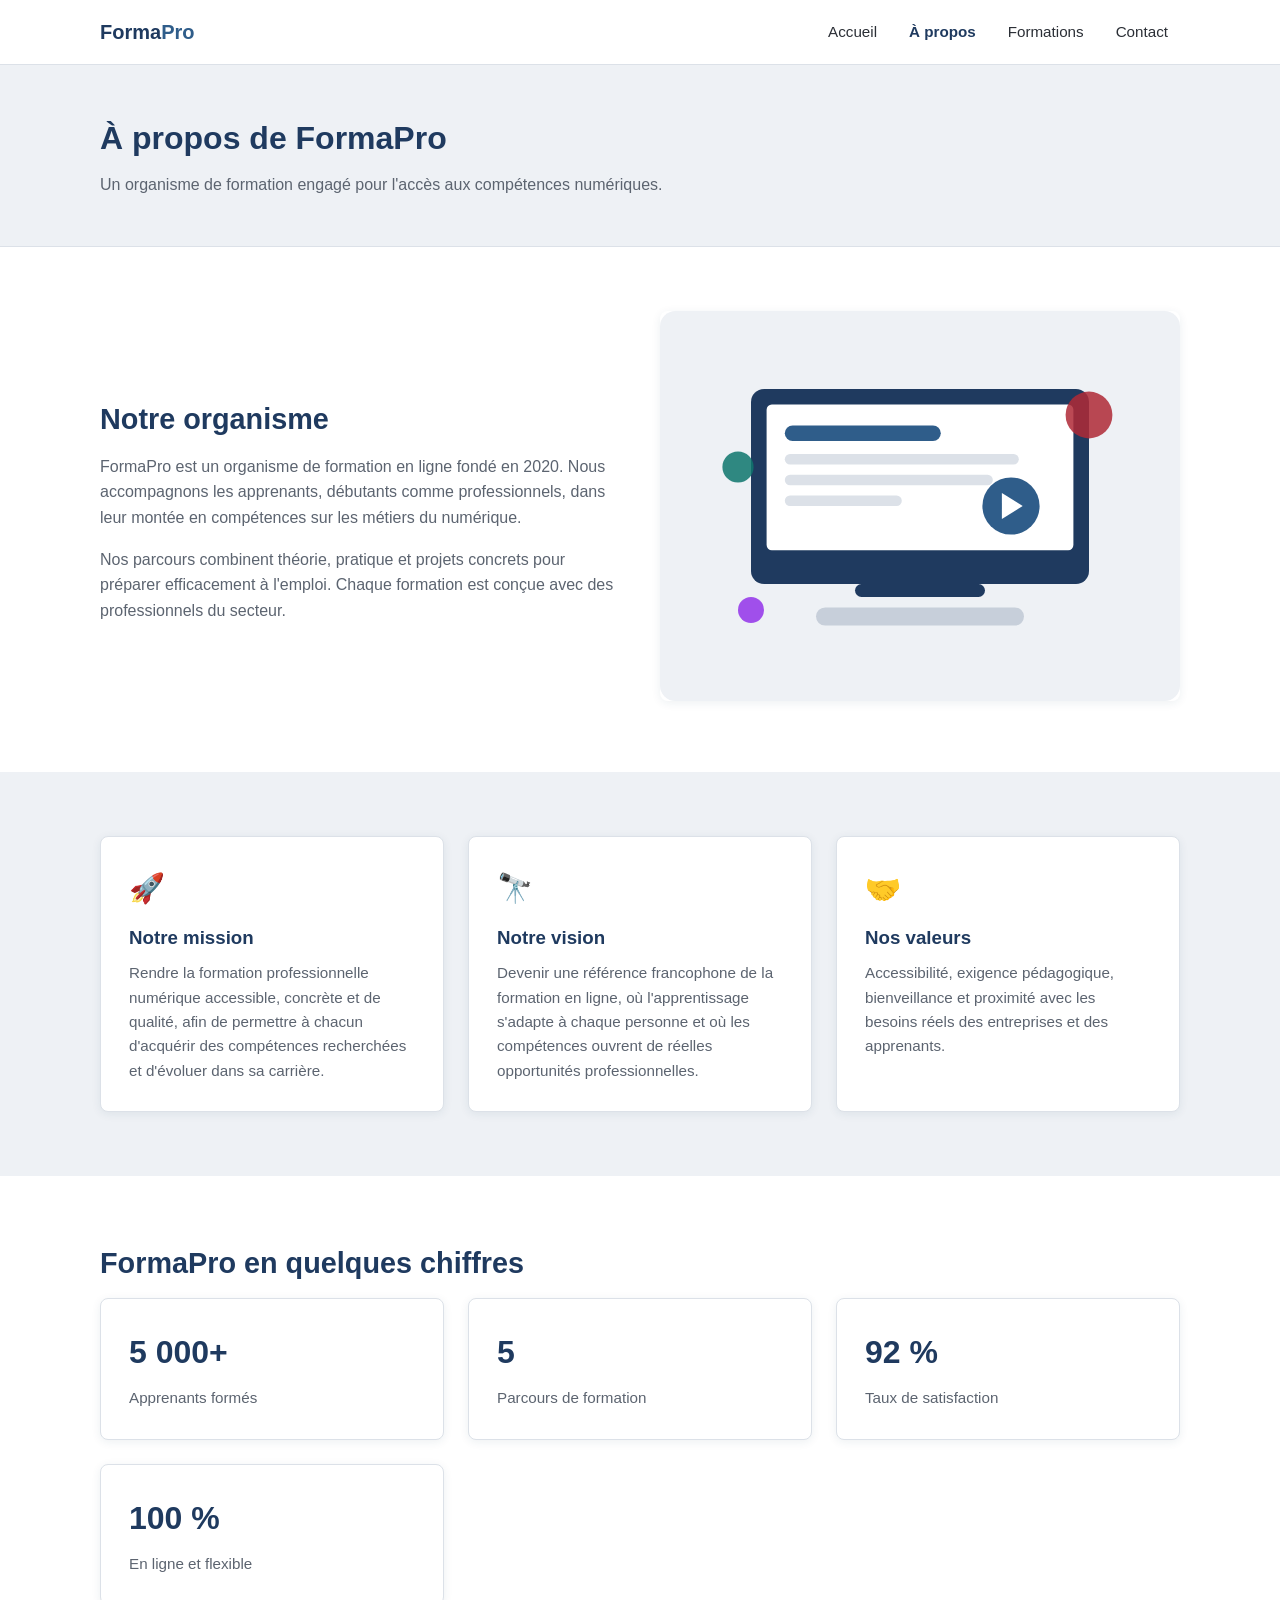
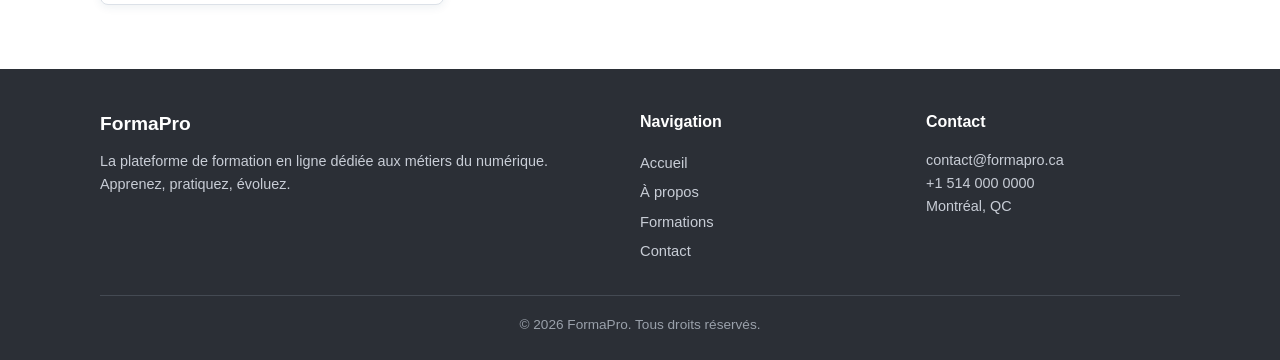
==== apropos.html @ e614d804 "Ajout des fichiers" ====
<!DOCTYPE html>
<html lang="fr">
<head>
  <meta charset="UTF-8">
  <meta name="viewport" content="width=device-width, initial-scale=1.0">
  <title>À propos — FormaPro</title>
  <link rel="stylesheet" href="assets/styles.css">
</head>
<body>

  <!-- En-tête / navigation -->
  <header class="entete">
    <div class="conteneur">
      <a href="index.html" class="logo">Forma<span>Pro</span></a>
      <button class="menu-burger" onclick="basculerMenu()" aria-label="Menu">☰</button>
      <ul class="nav-liens" id="nav-liens">
        <li><a href="index.html">Accueil</a></li>
        <li><a href="apropos.html">À propos</a></li>
        <li><a href="formations.html">Formations</a></li>
        <li><a href="contact.html">Contact</a></li>
      </ul>
    </div>
  </header>

  <!-- En-tête de page -->
  <section class="page-entete">
    <div class="conteneur">
      <h1>À propos de FormaPro</h1>
      <p>Un organisme de formation engagé pour l'accès aux compétences numériques.</p>
    </div>
  </section>

  <!-- Présentation de l'organisme + illustration -->
  <section class="section">
    <div class="conteneur">
      <div class="apropos-grille">
        <div>
          <h2 class="section-titre">Notre organisme</h2>
          <p style="color:var(--gris);margin-bottom:16px">FormaPro est un organisme de formation en ligne fondé en 2020. Nous accompagnons les apprenants, débutants comme professionnels, dans leur montée en compétences sur les métiers du numérique.</p>
          <p style="color:var(--gris)">Nos parcours combinent théorie, pratique et projets concrets pour préparer efficacement à l'emploi. Chaque formation est conçue avec des professionnels du secteur.</p>
        </div>
        <!-- Illustration (SVG intégré, aucune dépendance externe) -->
        <div class="apropos-image">
          <svg viewBox="0 0 400 300" xmlns="http://www.w3.org/2000/svg" role="img" aria-label="Illustration : apprentissage en ligne">
            <rect width="400" height="300" rx="12" fill="#eef1f5"/>
            <rect x="70" y="60" width="260" height="150" rx="10" fill="#1f3a5f"/>
            <rect x="82" y="72" width="236" height="112" rx="4" fill="#ffffff"/>
            <rect x="96" y="88" width="120" height="12" rx="6" fill="#2f5d8a"/>
            <rect x="96" y="110" width="180" height="8" rx="4" fill="#dce1e8"/>
            <rect x="96" y="126" width="160" height="8" rx="4" fill="#dce1e8"/>
            <rect x="96" y="142" width="90" height="8" rx="4" fill="#dce1e8"/>
            <circle cx="270" cy="150" r="22" fill="#2f5d8a"/>
            <path d="M263 140 l16 10 l-16 10 z" fill="#ffffff"/>
            <rect x="150" y="210" width="100" height="10" rx="5" fill="#1f3a5f"/>
            <rect x="120" y="228" width="160" height="14" rx="7" fill="#c7cfda"/>
            <circle cx="330" cy="80" r="18" fill="#b02a37" opacity="0.85"/>
            <circle cx="60" cy="120" r="12" fill="#0f766e" opacity="0.85"/>
            <circle cx="70" cy="230" r="10" fill="#9333ea" opacity="0.85"/>
          </svg>
        </div>
      </div>
    </div>
  </section>

  <!-- Mission et vision -->
  <section class="section section-gris">
    <div class="conteneur">
      <div class="grille">
        <div class="carte-atout">
          <div class="icone">🚀</div>
          <h3>Notre mission</h3>
          <p>Rendre la formation professionnelle numérique accessible, concrète et de qualité, afin de permettre à chacun d'acquérir des compétences recherchées et d'évoluer dans sa carrière.</p>
        </div>
        <div class="carte-atout">
          <div class="icone">🔭</div>
          <h3>Notre vision</h3>
          <p>Devenir une référence francophone de la formation en ligne, où l'apprentissage s'adapte à chaque personne et où les compétences ouvrent de réelles opportunités professionnelles.</p>
        </div>
        <div class="carte-atout">
          <div class="icone">🤝</div>
          <h3>Nos valeurs</h3>
          <p>Accessibilité, exigence pédagogique, bienveillance et proximité avec les besoins réels des entreprises et des apprenants.</p>
        </div>
      </div>
    </div>
  </section>

  <!-- Chiffres clés -->
  <section class="section">
    <div class="conteneur">
      <h2 class="section-titre">FormaPro en quelques chiffres</h2>
      <div class="grille">
        <div class="carte-atout"><h3 style="font-size:2rem">5 000+</h3><p>Apprenants formés</p></div>
        <div class="carte-atout"><h3 style="font-size:2rem">5</h3><p>Parcours de formation</p></div>
        <div class="carte-atout"><h3 style="font-size:2rem">92 %</h3><p>Taux de satisfaction</p></div>
        <div class="carte-atout"><h3 style="font-size:2rem">100 %</h3><p>En ligne et flexible</p></div>
      </div>
    </div>
  </section>

  <!-- Pied de page -->
  <footer class="pied">
    <div class="conteneur">
      <div class="pied-grille">
        <div>
          <div class="marque">FormaPro</div>
          <p>La plateforme de formation en ligne dédiée aux métiers du numérique. Apprenez, pratiquez, évoluez.</p>
        </div>
        <div>
          <h4>Navigation</h4>
          <a href="index.html">Accueil</a>
          <a href="apropos.html">À propos</a>
          <a href="formations.html">Formations</a>
          <a href="contact.html">Contact</a>
        </div>
        <div>
          <h4>Contact</h4>
          <p>contact@formapro.ca<br>+1 514 000 0000<br>Montréal, QC</p>
        </div>
      </div>
      <div class="pied-bas">© 2026 FormaPro. Tous droits réservés.</div>
    </div>
  </footer>

  <script src="assets/main.js"></script>
</body>
</html>
---- assets/styles.css ----
/* Variables de couleurs et espacements */
:root {
  --bleu: #1f3a5f;        /* couleur principale */
  --bleu-clair: #2f5d8a;  /* accents */
  --gris-fonce: #2b2f36;  /* texte principal */
  --gris: #5c6470;        /* texte secondaire */
  --gris-clair: #eef1f5;  /* fonds de sections */
  --bordure: #dce1e8;     /* bordures fines */
  --blanc: #ffffff;
  --ombre: 0 2px 10px rgba(31, 58, 95, .08);
  --rayon: 8px;
  --largeur: 1120px;
}

/* Réinitialisation de base */
* { margin: 0; padding: 0; box-sizing: border-box; }

body {
  font-family: "Segoe UI", Roboto, Helvetica, Arial, sans-serif;
  color: var(--gris-fonce);
  line-height: 1.6;
  background: var(--blanc);
}

/* Conteneur centré */
.conteneur {
  width: 100%;
  max-width: var(--largeur);
  margin: 0 auto;
  padding: 0 20px;
}

a { color: var(--bleu-clair); text-decoration: none; }
a:hover { text-decoration: underline; }

/* ===== En-tête et navigation ===== */
.entete {
  background: var(--blanc);
  border-bottom: 1px solid var(--bordure);
  position: sticky;
  top: 0;
  z-index: 50;
}
.entete .conteneur {
  display: flex;
  align-items: center;
  justify-content: space-between;
  min-height: 64px;
}
.logo {
  font-size: 1.25rem;
  font-weight: 700;
  color: var(--bleu);
}
.logo span { color: var(--bleu-clair); }

/* Menu de navigation */
.nav-liens {
  display: flex;
  gap: 8px;
  list-style: none;
  align-items: center;
}
.nav-liens a {
  color: var(--gris-fonce);
  padding: 8px 12px;
  border-radius: var(--rayon);
  font-size: .95rem;
}
.nav-liens a:hover { background: var(--gris-clair); text-decoration: none; }
.nav-liens a.actif { color: var(--bleu); font-weight: 600; }

/* Bouton d'ouverture du menu (mobile) */
.menu-burger {
  display: none;
  background: none;
  border: 1px solid var(--bordure);
  border-radius: var(--rayon);
  padding: 6px 10px;
  font-size: 1.3rem;
  cursor: pointer;
  color: var(--bleu);
}

/* ===== Boutons ===== */
.btn {
  display: inline-block;
  background: var(--bleu);
  color: var(--blanc);
  padding: 12px 22px;
  border-radius: var(--rayon);
  font-weight: 600;
  border: none;
  cursor: pointer;
  font-size: 1rem;
  transition: background .2s;
}
.btn:hover { background: var(--bleu-clair); text-decoration: none; }
/* Bouton désactivé (formulaire incomplet) */
.btn:disabled { background: #aeb6c2; cursor: not-allowed; }
.btn:disabled:hover { background: #aeb6c2; }
.btn-secondaire {
  background: transparent;
  color: var(--bleu);
  border: 1px solid var(--bleu);
}
.btn-secondaire:hover { background: var(--gris-clair); }

/* ===== Section héro ===== */
.hero {
  background: linear-gradient(135deg, var(--bleu) 0%, var(--bleu-clair) 100%);
  color: var(--blanc);
  padding: 80px 0;
}
.hero h1 { font-size: 2.4rem; margin-bottom: 16px; line-height: 1.2; }
.hero p { font-size: 1.15rem; max-width: 620px; margin-bottom: 28px; opacity: .95; }
.hero .btn-secondaire { color: var(--blanc); border-color: var(--blanc); }
.hero .btn-secondaire:hover { background: rgba(255,255,255,.12); }
.hero-boutons { display: flex; gap: 14px; flex-wrap: wrap; }

/* ===== Sections génériques ===== */
.section { padding: 64px 0; }
.section-gris { background: var(--gris-clair); }
.section-titre { font-size: 1.8rem; color: var(--bleu); margin-bottom: 12px; }
.section-intro { color: var(--gris); max-width: 680px; margin-bottom: 36px; }

/* En-tête de page interne */
.page-entete {
  background: var(--gris-clair);
  border-bottom: 1px solid var(--bordure);
  padding: 48px 0;
}
.page-entete h1 { font-size: 2rem; color: var(--bleu); }
.page-entete p { color: var(--gris); margin-top: 8px; }

/* ===== Grilles de cartes ===== */
.grille {
  display: grid;
  gap: 24px;
  grid-template-columns: repeat(auto-fill, minmax(280px, 1fr));
}

/* Carte de mise en avant (accueil) */
.carte-atout {
  background: var(--blanc);
  border: 1px solid var(--bordure);
  border-radius: var(--rayon);
  padding: 28px;
  box-shadow: var(--ombre);
}
.carte-atout .icone { font-size: 1.8rem; margin-bottom: 12px; }
.carte-atout h3 { color: var(--bleu); margin-bottom: 8px; }
.carte-atout p { color: var(--gris); font-size: .95rem; }

/* Carte de formation */
.carte-formation {
  background: var(--blanc);
  border: 1px solid var(--bordure);
  border-radius: var(--rayon);
  overflow: hidden;
  box-shadow: var(--ombre);
  display: flex;
  flex-direction: column;
  transition: transform .2s, box-shadow .2s;
}
.carte-formation:hover {
  transform: translateY(-4px);
  box-shadow: 0 8px 22px rgba(31, 58, 95, .14);
}
.carte-formation .banniere {
  height: 90px;
  display: flex;
  align-items: center;
  justify-content: center;
  font-size: 2.4rem;
  color: var(--blanc);
}
.carte-formation .corps { padding: 22px; flex: 1; display: flex; flex-direction: column; }
.carte-formation h3 { color: var(--bleu); margin-bottom: 8px; font-size: 1.15rem; }
.carte-formation .categorie {
  display: inline-block;
  font-size: .75rem;
  text-transform: uppercase;
  letter-spacing: .5px;
  color: var(--bleu-clair);
  font-weight: 600;
  margin-bottom: 6px;
}
.carte-formation p { color: var(--gris); font-size: .92rem; margin-bottom: 16px; }
.carte-formation .meta {
  display: flex;
  gap: 16px;
  font-size: .82rem;
  color: var(--gris);
  margin-bottom: 16px;
}
.carte-formation .btn { margin-top: auto; text-align: center; }

/* ===== Page détails ===== */
.detail-entete {
  color: var(--blanc);
  padding: 56px 0;
}
.detail-entete .categorie {
  text-transform: uppercase;
  letter-spacing: 1px;
  font-size: .8rem;
  opacity: .9;
}
.detail-entete h1 { font-size: 2.1rem; margin: 8px 0 12px; }
.detail-entete p { max-width: 680px; opacity: .95; }
.detail-meta {
  display: flex;
  gap: 28px;
  margin-top: 22px;
  flex-wrap: wrap;
  font-size: .95rem;
}
.detail-meta strong { display: block; font-size: 1.15rem; }

/* Disposition détails en deux colonnes */
.detail-grille {
  display: grid;
  grid-template-columns: 2fr 1fr;
  gap: 36px;
  align-items: start;
}
.bloc {
  background: var(--blanc);
  border: 1px solid var(--bordure);
  border-radius: var(--rayon);
  padding: 28px;
  margin-bottom: 24px;
  box-shadow: var(--ombre);
}
.bloc h2 { color: var(--bleu); font-size: 1.35rem; margin-bottom: 18px; }

/* Liste des cours */
.liste-cours { list-style: none; }
.liste-cours li {
  padding: 14px 0;
  border-bottom: 1px solid var(--bordure);
  display: flex;
  align-items: flex-start;
  gap: 12px;
}
.liste-cours li:last-child { border-bottom: none; }
.liste-cours .num {
  background: var(--gris-clair);
  color: var(--bleu);
  font-weight: 700;
  width: 30px; height: 30px;
  border-radius: 50%;
  display: flex; align-items: center; justify-content: center;
  flex-shrink: 0;
  font-size: .9rem;
}

/* Étapes (timeline) */
.etapes { list-style: none; position: relative; padding-left: 8px; }
.etape {
  position: relative;
  padding: 0 0 26px 34px;
  border-left: 2px solid var(--bordure);
}
.etape:last-child { border-left: 2px solid transparent; padding-bottom: 0; }
.etape::before {
  content: "";
  position: absolute;
  left: -8px; top: 2px;
  width: 14px; height: 14px;
  border-radius: 50%;
  background: var(--bleu);
  border: 3px solid var(--blanc);
  box-shadow: 0 0 0 1px var(--bleu);
}
.etape h4 { color: var(--bleu); margin-bottom: 4px; }
.etape p { color: var(--gris); font-size: .92rem; }

/* Compétences (étiquettes) */
.competences { display: flex; flex-wrap: wrap; gap: 10px; }
.competence {
  background: var(--gris-clair);
  color: var(--bleu);
  padding: 8px 14px;
  border-radius: 20px;
  font-size: .88rem;
  font-weight: 500;
}

/* Mise en page À propos : texte + illustration */
.apropos-grille {
  display: grid;
  grid-template-columns: 1fr 1fr;
  gap: 40px;
  align-items: center;
}
.apropos-image svg { width: 100%; height: auto; border-radius: var(--rayon); box-shadow: var(--ombre); }
@media (max-width: 760px) { .apropos-grille { grid-template-columns: 1fr; } }

/* ===== Formulaire de contact ===== */
.form-grille {
  display: grid;
  grid-template-columns: 1.4fr 1fr;
  gap: 36px;
  align-items: start;
}
.champ { margin-bottom: 18px; }
.champ label { display: block; font-weight: 600; margin-bottom: 6px; font-size: .95rem; }
.champ input, .champ textarea, .champ select {
  width: 100%;
  padding: 12px 14px;
  border: 1px solid var(--bordure);
  border-radius: var(--rayon);
  font-size: 1rem;
  font-family: inherit;
  color: var(--gris-fonce);
}
.champ input:focus, .champ textarea:focus, .champ select:focus {
  outline: none;
  border-color: var(--bleu-clair);
  box-shadow: 0 0 0 3px rgba(47, 93, 138, .12);
}
.champ textarea { resize: vertical; min-height: 130px; }
.erreur { color: #c0392b; font-size: .82rem; margin-top: 4px; display: none; }
.champ.invalide input, .champ.invalide textarea { border-color: #c0392b; }
.champ.invalide .erreur { display: block; }

/* Message de succès */
.message-succes {
  background: #e6f4ea;
  border: 1px solid #a9d5b8;
  color: #1e7a3d;
  padding: 16px;
  border-radius: var(--rayon);
  margin-bottom: 20px;
  display: none;
}

/* Encart d'information contact */
.info-contact { background: var(--gris-clair); border-radius: var(--rayon); padding: 28px; }
.info-contact h3 { color: var(--bleu); margin-bottom: 16px; }
.info-contact .ligne { display: flex; gap: 12px; margin-bottom: 14px; font-size: .95rem; }
.info-contact .ligne .icone { font-size: 1.2rem; }

/* ===== Pied de page ===== */
.pied {
  background: var(--gris-fonce);
  color: #c8cdd6;
  padding: 40px 0 24px;
  margin-top: 0;
}
.pied-grille {
  display: grid;
  grid-template-columns: 2fr 1fr 1fr;
  gap: 32px;
  margin-bottom: 28px;
}
.pied h4 { color: var(--blanc); margin-bottom: 14px; font-size: 1rem; }
.pied a { color: #c8cdd6; display: block; padding: 3px 0; font-size: .92rem; }
.pied a:hover { color: var(--blanc); }
.pied .marque { font-size: 1.2rem; font-weight: 700; color: var(--blanc); margin-bottom: 10px; }
.pied p { font-size: .9rem; }
.pied-bas {
  border-top: 1px solid #444a53;
  padding-top: 18px;
  text-align: center;
  font-size: .85rem;
  color: #9aa1ab;
}

/* ===== Responsive ===== */
@media (max-width: 860px) {
  .detail-grille { grid-template-columns: 1fr; }
  .form-grille { grid-template-columns: 1fr; }
  .hero h1 { font-size: 2rem; }
}

@media (max-width: 680px) {
  /* Menu mobile déroulant */
  .menu-burger { display: block; }
  .nav-liens {
    display: none;
    position: absolute;
    top: 64px; left: 0; right: 0;
    background: var(--blanc);
    flex-direction: column;
    align-items: stretch;
    gap: 0;
    border-bottom: 1px solid var(--bordure);
    box-shadow: var(--ombre);
    padding: 8px 12px;
  }
  .nav-liens.ouvert { display: flex; }
  .nav-liens a { padding: 12px; border-radius: 0; }
  .pied-grille { grid-template-columns: 1fr; gap: 20px; }
  .hero { padding: 56px 0; }
  .section { padding: 44px 0; }
}
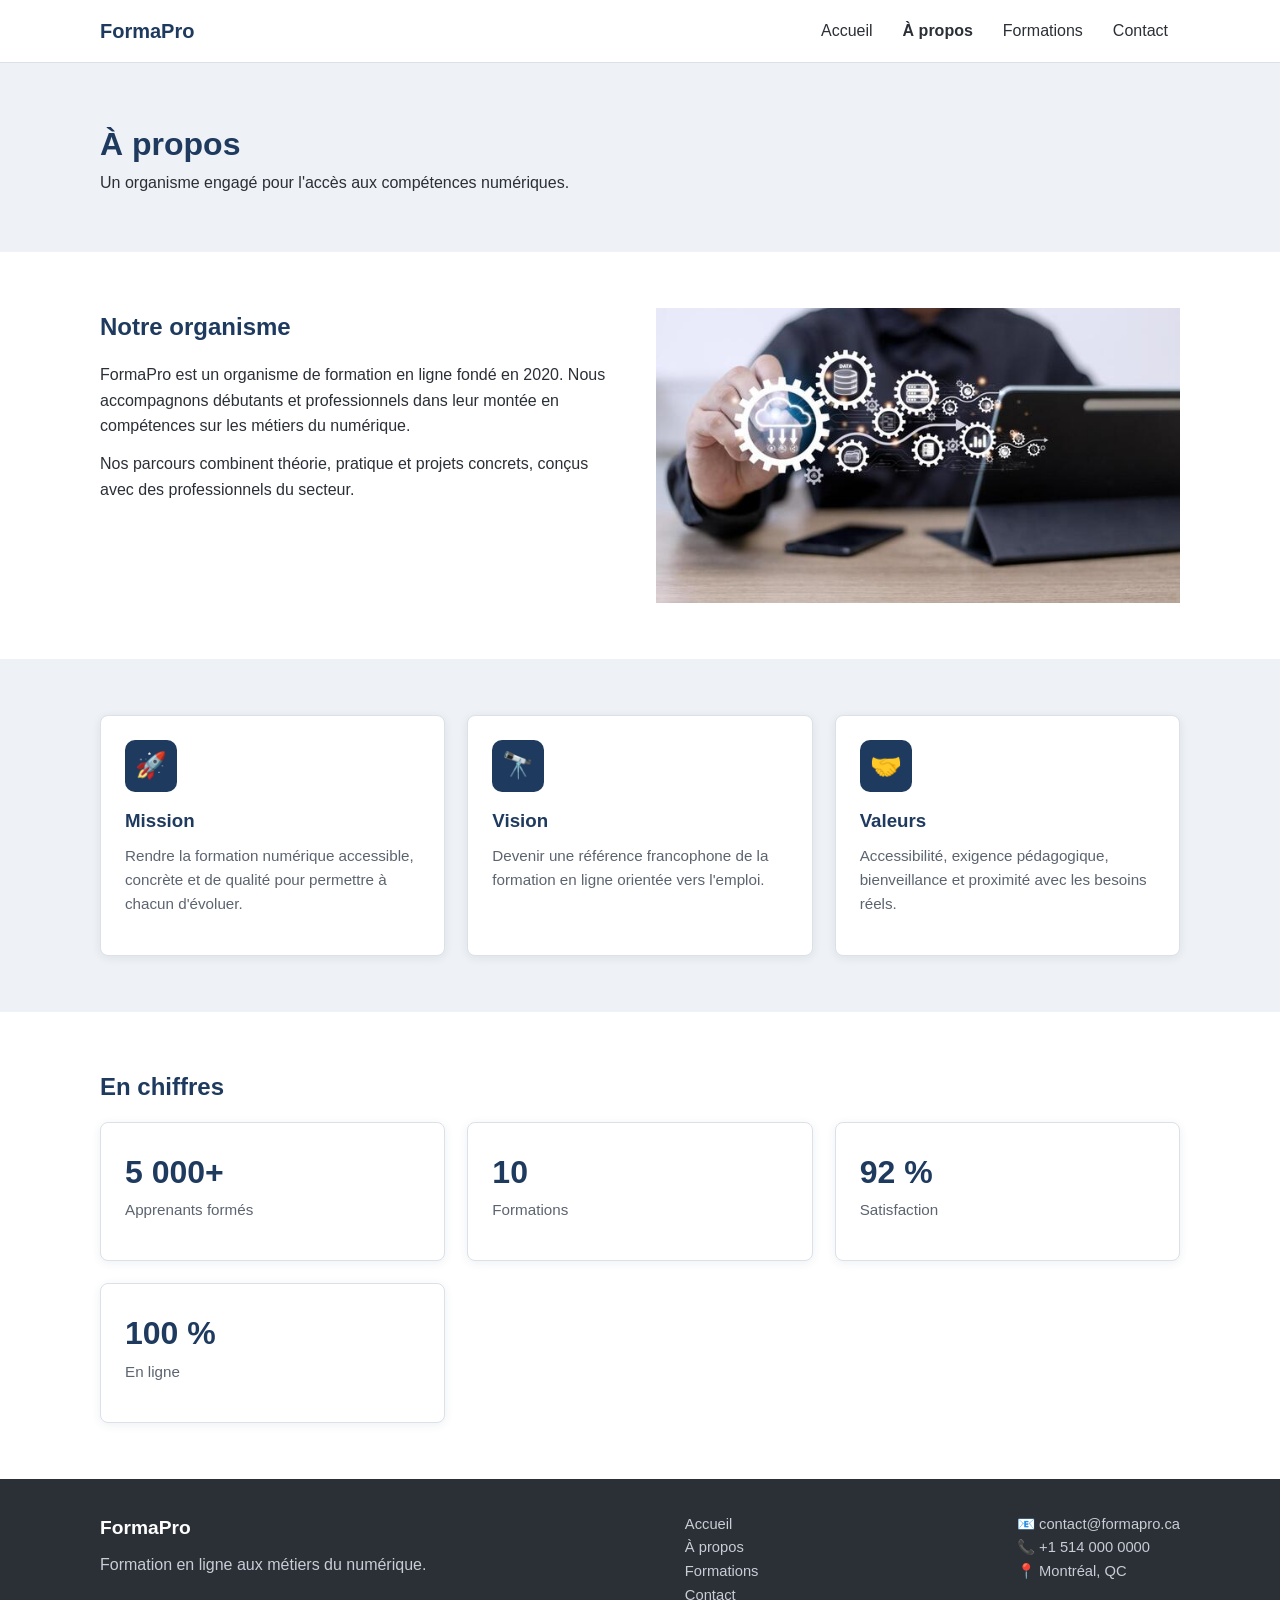
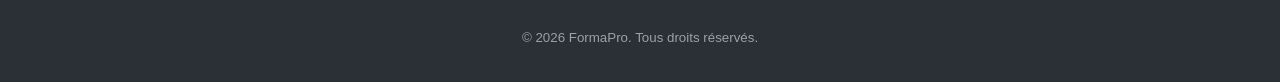
==== commit 050f227c: "commit" ====
--- a/apropos.html
+++ b/apropos.html
@@ -8,118 +8,123 @@
 </head>
 <body>
 
-  <!-- En-tête / navigation -->
+  <!-- En-tête commun -->
   <header class="entete">
     <div class="conteneur">
-      <a href="index.html" class="logo">Forma<span>Pro</span></a>
-      <button class="menu-burger" onclick="basculerMenu()" aria-label="Menu">☰</button>
-      <ul class="nav-liens" id="nav-liens">
+      <a href="index.html" class="logo">FormaPro</a>
+      <button class="burger" onclick="basculerMenu()">☰</button>
+      <ul class="nav" id="nav">
         <li><a href="index.html">Accueil</a></li>
-        <li><a href="apropos.html">À propos</a></li>
+        <li><a href="apropos.html" style="font-weight:700">À propos</a></li>
         <li><a href="formations.html">Formations</a></li>
         <li><a href="contact.html">Contact</a></li>
       </ul>
     </div>
   </header>
 
-  <!-- En-tête de page -->
-  <section class="page-entete">
+  <!-- Titre de la page -->
+  <section class="section gris">
     <div class="conteneur">
-      <h1>À propos de FormaPro</h1>
-      <p>Un organisme de formation engagé pour l'accès aux compétences numériques.</p>
+      <h1>À propos</h1>
+      <p>Un organisme engagé pour l'accès aux compétences numériques.</p>
     </div>
   </section>
 
-  <!-- Présentation de l'organisme + illustration -->
+  <!-- Présentation -->
   <section class="section">
     <div class="conteneur">
-      <div class="apropos-grille">
+      <div class="deux-cols">
+
         <div>
-          <h2 class="section-titre">Notre organisme</h2>
-          <p style="color:var(--gris);margin-bottom:16px">FormaPro est un organisme de formation en ligne fondé en 2020. Nous accompagnons les apprenants, débutants comme professionnels, dans leur montée en compétences sur les métiers du numérique.</p>
-          <p style="color:var(--gris)">Nos parcours combinent théorie, pratique et projets concrets pour préparer efficacement à l'emploi. Chaque formation est conçue avec des professionnels du secteur.</p>
+          <h2>Notre organisme</h2>
+          <p>FormaPro est un organisme de formation en ligne fondé en 2020. Nous accompagnons 
+            débutants et professionnels dans leur montée en compétences sur les métiers du numérique.</p>
+          <p style="margin-top:12px">Nos parcours combinent théorie, pratique et projets concrets, conçus avec des professionnels du secteur.</p>
         </div>
-        <!-- Illustration (SVG intégré, aucune dépendance externe) -->
-        <div class="apropos-image">
-          <svg viewBox="0 0 400 300" xmlns="http://www.w3.org/2000/svg" role="img" aria-label="Illustration : apprentissage en ligne">
-            <rect width="400" height="300" rx="12" fill="#eef1f5"/>
-            <rect x="70" y="60" width="260" height="150" rx="10" fill="#1f3a5f"/>
-            <rect x="82" y="72" width="236" height="112" rx="4" fill="#ffffff"/>
-            <rect x="96" y="88" width="120" height="12" rx="6" fill="#2f5d8a"/>
-            <rect x="96" y="110" width="180" height="8" rx="4" fill="#dce1e8"/>
-            <rect x="96" y="126" width="160" height="8" rx="4" fill="#dce1e8"/>
-            <rect x="96" y="142" width="90" height="8" rx="4" fill="#dce1e8"/>
-            <circle cx="270" cy="150" r="22" fill="#2f5d8a"/>
-            <path d="M263 140 l16 10 l-16 10 z" fill="#ffffff"/>
-            <rect x="150" y="210" width="100" height="10" rx="5" fill="#1f3a5f"/>
-            <rect x="120" y="228" width="160" height="14" rx="7" fill="#c7cfda"/>
-            <circle cx="330" cy="80" r="18" fill="#b02a37" opacity="0.85"/>
-            <circle cx="60" cy="120" r="12" fill="#0f766e" opacity="0.85"/>
-            <circle cx="70" cy="230" r="10" fill="#9333ea" opacity="0.85"/>
-          </svg>
-        </div>
+
+        <img src="assets/presentation.jpg" alt="Apprentissage en ligne">
+
       </div>
     </div>
   </section>
 
-  <!-- Mission et vision -->
-  <section class="section section-gris">
+  <!-- Mission, vision, valeurs -->
+  <section class="section gris">
     <div class="conteneur">
       <div class="grille">
-        <div class="carte-atout">
-          <div class="icone">🚀</div>
-          <h3>Notre mission</h3>
-          <p>Rendre la formation professionnelle numérique accessible, concrète et de qualité, afin de permettre à chacun d'acquérir des compétences recherchées et d'évoluer dans sa carrière.</p>
+
+        <div class="carte">
+          <div class="badge">🚀</div>
+          <h3>Mission</h3>
+          <p>Rendre la formation numérique accessible, concrète et de qualité pour permettre à chacun d'évoluer.</p>
         </div>
-        <div class="carte-atout">
-          <div class="icone">🔭</div>
-          <h3>Notre vision</h3>
-          <p>Devenir une référence francophone de la formation en ligne, où l'apprentissage s'adapte à chaque personne et où les compétences ouvrent de réelles opportunités professionnelles.</p>
+
+        <div class="carte">
+          <div class="badge">🔭</div>
+          <h3>Vision</h3>
+          <p>Devenir une référence francophone de la formation en ligne orientée vers l'emploi.</p>
         </div>
-        <div class="carte-atout">
-          <div class="icone">🤝</div>
-          <h3>Nos valeurs</h3>
-          <p>Accessibilité, exigence pédagogique, bienveillance et proximité avec les besoins réels des entreprises et des apprenants.</p>
+
+        <div class="carte">
+          <div class="badge">🤝</div>
+          <h3>Valeurs</h3>
+          <p>Accessibilité, exigence pédagogique, bienveillance et proximité avec les besoins réels.</p>
         </div>
+
       </div>
     </div>
   </section>
 
-  <!-- Chiffres clés -->
+  <!-- Quelques chiffres -->
   <section class="section">
     <div class="conteneur">
-      <h2 class="section-titre">FormaPro en quelques chiffres</h2>
+      <h2>En chiffres</h2>
       <div class="grille">
-        <div class="carte-atout"><h3 style="font-size:2rem">5 000+</h3><p>Apprenants formés</p></div>
-        <div class="carte-atout"><h3 style="font-size:2rem">5</h3><p>Parcours de formation</p></div>
-        <div class="carte-atout"><h3 style="font-size:2rem">92 %</h3><p>Taux de satisfaction</p></div>
-        <div class="carte-atout"><h3 style="font-size:2rem">100 %</h3><p>En ligne et flexible</p></div>
+
+        <div class="carte">
+          <span class="chiffre">5 000+</span>
+          <p>Apprenants formés</p>
+        </div>
+
+        <div class="carte">
+          <span class="chiffre">10</span>
+          <p>Formations</p>
+        </div>
+
+        <div class="carte">
+          <span class="chiffre">92 %</span>
+          <p>Satisfaction</p>
+        </div>
+
+        <div class="carte">
+          <span class="chiffre">100 %</span>
+          <p>En ligne</p>
+        </div>
+
       </div>
     </div>
   </section>
 
-  <!-- Pied de page -->
+  <!-- Pied de page commun -->
   <footer class="pied">
     <div class="conteneur">
-      <div class="pied-grille">
-        <div>
-          <div class="marque">FormaPro</div>
-          <p>La plateforme de formation en ligne dédiée aux métiers du numérique. Apprenez, pratiquez, évoluez.</p>
-        </div>
-        <div>
-          <h4>Navigation</h4>
-          <a href="index.html">Accueil</a>
-          <a href="apropos.html">À propos</a>
-          <a href="formations.html">Formations</a>
-          <a href="contact.html">Contact</a>
-        </div>
-        <div>
-          <h4>Contact</h4>
-          <p>contact@formapro.ca<br>+1 514 000 0000<br>Montréal, QC</p>
-        </div>
+      <div>
+        <div class="marque">FormaPro</div>
+        <p>Formation en ligne aux métiers du numérique.</p>
       </div>
-      <div class="pied-bas">© 2026 FormaPro. Tous droits réservés.</div>
+      <div>
+        <a href="index.html">Accueil</a>
+        <a href="apropos.html">À propos</a>
+        <a href="formations.html">Formations</a>
+        <a href="contact.html">Contact</a>
+      </div>
+      <div>
+        <a>📧 contact@formapro.ca</a>
+        <a>📞 +1 514 000 0000</a>
+        <a>📍 Montréal, QC</a>
+      </div>
     </div>
+    <small>© 2026 FormaPro. Tous droits réservés.</small>
   </footer>
 
   <script src="assets/main.js"></script>
--- a/assets/styles.css
+++ b/assets/styles.css
@@ -1,399 +1,423 @@
-/* Variables de couleurs et espacements */
+/* =========================================================
+   FormaPro — feuille de styles
+   Classes réutilisées au maximum, présentation aérée.
+   ========================================================= */
+
+/* Variables (couleurs, mesures) */
 :root {
-  --bleu: #1f3a5f;        /* couleur principale */
-  --bleu-clair: #2f5d8a;  /* accents */
-  --gris-fonce: #2b2f36;  /* texte principal */
-  --gris: #5c6470;        /* texte secondaire */
-  --gris-clair: #eef1f5;  /* fonds de sections */
-  --bordure: #dce1e8;     /* bordures fines */
-  --blanc: #ffffff;
+  --bleu: #1f3a5f;      /* couleur principale */
+  --bleu2: #2f5d8a;     /* accents et survols */
+  --texte: #2b2f36;     /* texte courant */
+  --gris: #5c6470;      /* texte secondaire */
+  --fond: #eef1f5;      /* fonds clairs */
+  --bord: #dce1e8;      /* bordures fines */
+  --rayon: 8px;         /* arrondi standard */
+  --large: 1120px;      /* largeur max du contenu */
   --ombre: 0 2px 10px rgba(31, 58, 95, .08);
-  --rayon: 8px;
-  --largeur: 1120px;
 }
 
 /* Réinitialisation de base */
-* { margin: 0; padding: 0; box-sizing: border-box; }
+* {
+  margin: 0;
+  padding: 0;
+  box-sizing: border-box;
+}
 
 body {
-  font-family: "Segoe UI", Roboto, Helvetica, Arial, sans-serif;
-  color: var(--gris-fonce);
+  font-family: "Segoe UI", Roboto, Arial, sans-serif;
+  color: var(--texte);
   line-height: 1.6;
-  background: var(--blanc);
-}
-
-/* Conteneur centré */
+
+  /* Colonne verticale : permet de pousser le footer tout en bas */
+  display: flex;
+  flex-direction: column;
+  min-height: 100vh;
+}
+
+a {
+  color: var(--bleu2);
+  text-decoration: none;
+}
+
+a:hover {
+  text-decoration: underline;
+}
+
+img,
+svg {
+  max-width: 100%;
+}
+
+/* Structure : conteneur et sections */
 .conteneur {
   width: 100%;
-  max-width: var(--largeur);
+  max-width: var(--large);
   margin: 0 auto;
   padding: 0 20px;
 }
 
-a { color: var(--bleu-clair); text-decoration: none; }
-a:hover { text-decoration: underline; }
-
-/* ===== En-tête et navigation ===== */
+.section {
+  padding: 56px 0;
+}
+
+.section.gris {
+  background: var(--fond);
+}
+
+h1 {
+  font-size: 2rem;
+  color: var(--bleu);
+}
+
+h2 {
+  font-size: 1.5rem;
+  color: var(--bleu);
+  margin-bottom: 16px;
+}
+
+/* Boutons (une base + une variante "clair") */
+.btn {
+  display: inline-block;
+  background: var(--bleu);
+  color: #fff;
+  padding: 12px 22px;
+  border: none;
+  border-radius: var(--rayon);
+  font: inherit;
+  font-weight: 600;
+  cursor: pointer;
+}
+
+.btn:hover {
+  background: var(--bleu2);
+  text-decoration: none;
+}
+
+.btn.clair {
+  background: transparent;
+  border: 1px solid currentColor;
+  color: inherit;
+}
+
+.btn:disabled {
+  background: #aeb6c2;
+  cursor: not-allowed;
+}
+
+/* Bandeau : accueil, en-têtes de page, détails */
+.bandeau {
+  padding: 60px 0;
+  color: #fff;
+  background: linear-gradient(135deg, var(--bleu), var(--bleu2));
+}
+
+.bandeau h1 {
+  color: #fff;
+}
+
+.bandeau p {
+  opacity: .95;
+  max-width: 640px;
+  margin-top: 10px;
+}
+
+.bandeau .btn {
+  margin-top: 22px;
+}
+
+.bandeau .btn + .btn {
+  margin-left: 10px;
+}
+
+.slogan {
+  text-transform: uppercase;
+  letter-spacing: 2px;
+  font-size: .85rem;
+  opacity: .9;
+}
+
+/* En-tête et navigation */
 .entete {
-  background: var(--blanc);
-  border-bottom: 1px solid var(--bordure);
   position: sticky;
   top: 0;
   z-index: 50;
-}
+  background: #fff;
+  border-bottom: 1px solid var(--bord);
+}
+
 .entete .conteneur {
   display: flex;
   align-items: center;
   justify-content: space-between;
-  min-height: 64px;
-}
+  min-height: 62px;
+}
+
 .logo {
   font-size: 1.25rem;
   font-weight: 700;
   color: var(--bleu);
 }
-.logo span { color: var(--bleu-clair); }
-
-/* Menu de navigation */
-.nav-liens {
-  display: flex;
-  gap: 8px;
+
+.nav {
+  display: flex;
+  gap: 6px;
   list-style: none;
-  align-items: center;
-}
-.nav-liens a {
-  color: var(--gris-fonce);
+}
+
+.nav a {
+  color: var(--texte);
   padding: 8px 12px;
   border-radius: var(--rayon);
-  font-size: .95rem;
-}
-.nav-liens a:hover { background: var(--gris-clair); text-decoration: none; }
-.nav-liens a.actif { color: var(--bleu); font-weight: 600; }
-
-/* Bouton d'ouverture du menu (mobile) */
-.menu-burger {
+}
+
+.nav a:hover {
+  background: var(--fond);
+  text-decoration: none;
+}
+
+/* Bouton du menu, visible seulement sur mobile */
+.burger {
   display: none;
   background: none;
-  border: 1px solid var(--bordure);
+  border: 1px solid var(--bord);
   border-radius: var(--rayon);
   padding: 6px 10px;
   font-size: 1.3rem;
+  color: var(--bleu);
   cursor: pointer;
-  color: var(--bleu);
-}
-
-/* ===== Boutons ===== */
-.btn {
-  display: inline-block;
-  background: var(--bleu);
-  color: var(--blanc);
-  padding: 12px 22px;
-  border-radius: var(--rayon);
-  font-weight: 600;
-  border: none;
-  cursor: pointer;
-  font-size: 1rem;
-  transition: background .2s;
-}
-.btn:hover { background: var(--bleu-clair); text-decoration: none; }
-/* Bouton désactivé (formulaire incomplet) */
-.btn:disabled { background: #aeb6c2; cursor: not-allowed; }
-.btn:disabled:hover { background: #aeb6c2; }
-.btn-secondaire {
-  background: transparent;
-  color: var(--bleu);
-  border: 1px solid var(--bleu);
-}
-.btn-secondaire:hover { background: var(--gris-clair); }
-
-/* ===== Section héro ===== */
-.hero {
-  background: linear-gradient(135deg, var(--bleu) 0%, var(--bleu-clair) 100%);
-  color: var(--blanc);
-  padding: 80px 0;
-}
-.hero h1 { font-size: 2.4rem; margin-bottom: 16px; line-height: 1.2; }
-.hero p { font-size: 1.15rem; max-width: 620px; margin-bottom: 28px; opacity: .95; }
-.hero .btn-secondaire { color: var(--blanc); border-color: var(--blanc); }
-.hero .btn-secondaire:hover { background: rgba(255,255,255,.12); }
-.hero-boutons { display: flex; gap: 14px; flex-wrap: wrap; }
-
-/* ===== Sections génériques ===== */
-.section { padding: 64px 0; }
-.section-gris { background: var(--gris-clair); }
-.section-titre { font-size: 1.8rem; color: var(--bleu); margin-bottom: 12px; }
-.section-intro { color: var(--gris); max-width: 680px; margin-bottom: 36px; }
-
-/* En-tête de page interne */
-.page-entete {
-  background: var(--gris-clair);
-  border-bottom: 1px solid var(--bordure);
-  padding: 48px 0;
-}
-.page-entete h1 { font-size: 2rem; color: var(--bleu); }
-.page-entete p { color: var(--gris); margin-top: 8px; }
-
-/* ===== Grilles de cartes ===== */
+}
+
+/* Grille et cartes
+   La classe .carte est réutilisée partout :
+   atouts, mission/vision, chiffres, formations, coordonnées. */
 .grille {
   display: grid;
-  gap: 24px;
-  grid-template-columns: repeat(auto-fill, minmax(280px, 1fr));
-}
-
-/* Carte de mise en avant (accueil) */
-.carte-atout {
-  background: var(--blanc);
-  border: 1px solid var(--bordure);
-  border-radius: var(--rayon);
-  padding: 28px;
+  gap: 22px;
+  grid-template-columns: repeat(auto-fill, minmax(260px, 1fr));
+}
+
+.carte {
+  display: flex;
+  flex-direction: column;
+  background: #fff;
+  border: 1px solid var(--bord);
+  border-radius: var(--rayon);
+  padding: 24px;
   box-shadow: var(--ombre);
 }
-.carte-atout .icone { font-size: 1.8rem; margin-bottom: 12px; }
-.carte-atout h3 { color: var(--bleu); margin-bottom: 8px; }
-.carte-atout p { color: var(--gris); font-size: .95rem; }
-
-/* Carte de formation */
-.carte-formation {
-  background: var(--blanc);
-  border: 1px solid var(--bordure);
-  border-radius: var(--rayon);
-  overflow: hidden;
-  box-shadow: var(--ombre);
-  display: flex;
-  flex-direction: column;
-  transition: transform .2s, box-shadow .2s;
-}
-.carte-formation:hover {
-  transform: translateY(-4px);
+
+.carte:hover {
   box-shadow: 0 8px 22px rgba(31, 58, 95, .14);
 }
-.carte-formation .banniere {
-  height: 90px;
+
+.carte h3 {
+  color: var(--bleu);
+  margin-bottom: 8px;
+}
+
+.carte p {
+  color: var(--gris);
+  font-size: .95rem;
+  margin-bottom: 14px;
+}
+
+.carte .btn {
+  margin-top: auto;   /* colle le bouton en bas de la carte */
+  text-align: center;
+}
+
+/* Pastille colorée qui contient l'icône (emoji) */
+.badge {
+  width: 52px;
+  height: 52px;
+  border-radius: 10px;
   display: flex;
   align-items: center;
   justify-content: center;
-  font-size: 2.4rem;
-  color: var(--blanc);
-}
-.carte-formation .corps { padding: 22px; flex: 1; display: flex; flex-direction: column; }
-.carte-formation h3 { color: var(--bleu); margin-bottom: 8px; font-size: 1.15rem; }
-.carte-formation .categorie {
-  display: inline-block;
-  font-size: .75rem;
-  text-transform: uppercase;
-  letter-spacing: .5px;
-  color: var(--bleu-clair);
-  font-weight: 600;
-  margin-bottom: 6px;
-}
-.carte-formation p { color: var(--gris); font-size: .92rem; margin-bottom: 16px; }
-.carte-formation .meta {
-  display: flex;
-  gap: 16px;
-  font-size: .82rem;
-  color: var(--gris);
-  margin-bottom: 16px;
-}
-.carte-formation .btn { margin-top: auto; text-align: center; }
-
-/* ===== Page détails ===== */
-.detail-entete {
-  color: var(--blanc);
-  padding: 56px 0;
-}
-.detail-entete .categorie {
-  text-transform: uppercase;
-  letter-spacing: 1px;
-  font-size: .8rem;
-  opacity: .9;
-}
-.detail-entete h1 { font-size: 2.1rem; margin: 8px 0 12px; }
-.detail-entete p { max-width: 680px; opacity: .95; }
-.detail-meta {
-  display: flex;
-  gap: 28px;
-  margin-top: 22px;
+  font-size: 1.6rem;
+  color: #fff;
+  background: var(--bleu);
+  margin-bottom: 14px;
+}
+
+/* Gros chiffre de la page "En chiffres" */
+.chiffre {
+  font-size: 2rem;
+  font-weight: 700;
+  color: var(--bleu);
+}
+
+/* Listes numérotées (cours ET étapes) */
+.liste-num {
+  list-style: none;
+}
+
+.liste-num li {
+  display: flex;
+  gap: 12px;
+  align-items: flex-start;
+  padding: 12px 0;
+  border-bottom: 1px solid var(--bord);
+}
+
+.liste-num li:last-child {
+  border: none;
+}
+
+/* Le petit rond numéroté à gauche */
+.liste-num .n {
+  flex: 0 0 30px;
+  height: 30px;
+  border-radius: 50%;
+  background: var(--fond);
+  color: var(--bleu);
+  font-weight: 700;
+  font-size: .9rem;
+  display: flex;
+  align-items: center;
+  justify-content: center;
+}
+
+/* Étiquettes (compétences) */
+.tags {
+  display: flex;
   flex-wrap: wrap;
-  font-size: .95rem;
-}
-.detail-meta strong { display: block; font-size: 1.15rem; }
-
-/* Disposition détails en deux colonnes */
-.detail-grille {
-  display: grid;
-  grid-template-columns: 2fr 1fr;
-  gap: 36px;
-  align-items: start;
-}
-.bloc {
-  background: var(--blanc);
-  border: 1px solid var(--bordure);
-  border-radius: var(--rayon);
-  padding: 28px;
-  margin-bottom: 24px;
-  box-shadow: var(--ombre);
-}
-.bloc h2 { color: var(--bleu); font-size: 1.35rem; margin-bottom: 18px; }
-
-/* Liste des cours */
-.liste-cours { list-style: none; }
-.liste-cours li {
-  padding: 14px 0;
-  border-bottom: 1px solid var(--bordure);
-  display: flex;
-  align-items: flex-start;
-  gap: 12px;
-}
-.liste-cours li:last-child { border-bottom: none; }
-.liste-cours .num {
-  background: var(--gris-clair);
-  color: var(--bleu);
-  font-weight: 700;
-  width: 30px; height: 30px;
-  border-radius: 50%;
-  display: flex; align-items: center; justify-content: center;
-  flex-shrink: 0;
-  font-size: .9rem;
-}
-
-/* Étapes (timeline) */
-.etapes { list-style: none; position: relative; padding-left: 8px; }
-.etape {
-  position: relative;
-  padding: 0 0 26px 34px;
-  border-left: 2px solid var(--bordure);
-}
-.etape:last-child { border-left: 2px solid transparent; padding-bottom: 0; }
-.etape::before {
-  content: "";
-  position: absolute;
-  left: -8px; top: 2px;
-  width: 14px; height: 14px;
-  border-radius: 50%;
-  background: var(--bleu);
-  border: 3px solid var(--blanc);
-  box-shadow: 0 0 0 1px var(--bleu);
-}
-.etape h4 { color: var(--bleu); margin-bottom: 4px; }
-.etape p { color: var(--gris); font-size: .92rem; }
-
-/* Compétences (étiquettes) */
-.competences { display: flex; flex-wrap: wrap; gap: 10px; }
-.competence {
-  background: var(--gris-clair);
+  gap: 10px;
+}
+
+.tag {
+  background: var(--fond);
   color: var(--bleu);
   padding: 8px 14px;
   border-radius: 20px;
   font-size: .88rem;
-  font-weight: 500;
-}
-
-/* Mise en page À propos : texte + illustration */
-.apropos-grille {
+}
+
+/* Mise en page à deux colonnes utilisée pour À propos, Détails et Contact. */
+.deux-cols {
   display: grid;
   grid-template-columns: 1fr 1fr;
-  gap: 40px;
-  align-items: center;
-}
-.apropos-image svg { width: 100%; height: auto; border-radius: var(--rayon); box-shadow: var(--ombre); }
-@media (max-width: 760px) { .apropos-grille { grid-template-columns: 1fr; } }
-
-/* ===== Formulaire de contact ===== */
-.form-grille {
-  display: grid;
-  grid-template-columns: 1.4fr 1fr;
-  gap: 36px;
+  gap: 32px;
   align-items: start;
 }
-.champ { margin-bottom: 18px; }
-.champ label { display: block; font-weight: 600; margin-bottom: 6px; font-size: .95rem; }
-.champ input, .champ textarea, .champ select {
+.deux-cols.large {
+  grid-template-columns: 2fr 1fr;
+}
+
+/* Formulaire */
+.champ {
+  margin-bottom: 16px;
+}
+.champ label {
+  display: block;
+  font-weight: 600;
+  margin-bottom: 6px;
+}
+.champ input,
+.champ textarea {
   width: 100%;
   padding: 12px 14px;
-  border: 1px solid var(--bordure);
-  border-radius: var(--rayon);
-  font-size: 1rem;
-  font-family: inherit;
-  color: var(--gris-fonce);
-}
-.champ input:focus, .champ textarea:focus, .champ select:focus {
+  border: 1px solid var(--bord);
+  border-radius: var(--rayon);
+  font: inherit;
+}
+.champ textarea {
+  min-height: 130px;
+  resize: vertical;
+}
+.champ input:focus,
+.champ textarea:focus {
   outline: none;
-  border-color: var(--bleu-clair);
+  border-color: var(--bleu2);
   box-shadow: 0 0 0 3px rgba(47, 93, 138, .12);
 }
-.champ textarea { resize: vertical; min-height: 130px; }
-.erreur { color: #c0392b; font-size: .82rem; margin-top: 4px; display: none; }
-.champ.invalide input, .champ.invalide textarea { border-color: #c0392b; }
-.champ.invalide .erreur { display: block; }
-
-/* Message de succès */
-.message-succes {
+
+/* Message de succès affiché par le JS */
+.succes {
+  display: none;
   background: #e6f4ea;
   border: 1px solid #a9d5b8;
   color: #1e7a3d;
-  padding: 16px;
-  border-radius: var(--rayon);
-  margin-bottom: 20px;
-  display: none;
-}
-
-/* Encart d'information contact */
-.info-contact { background: var(--gris-clair); border-radius: var(--rayon); padding: 28px; }
-.info-contact h3 { color: var(--bleu); margin-bottom: 16px; }
-.info-contact .ligne { display: flex; gap: 12px; margin-bottom: 14px; font-size: .95rem; }
-.info-contact .ligne .icone { font-size: 1.2rem; }
-
-/* ===== Pied de page ===== */
+  padding: 14px;
+  border-radius: var(--rayon);
+  margin-bottom: 18px;
+}
+
+/* Pied de page */
 .pied {
-  background: var(--gris-fonce);
+  margin-top: auto;   /* pousse le footer en bas quand la page est courte */
+  background: var(--texte);
   color: #c8cdd6;
-  padding: 40px 0 24px;
-  margin-top: 0;
-}
-.pied-grille {
-  display: grid;
-  grid-template-columns: 2fr 1fr 1fr;
-  gap: 32px;
-  margin-bottom: 28px;
-}
-.pied h4 { color: var(--blanc); margin-bottom: 14px; font-size: 1rem; }
-.pied a { color: #c8cdd6; display: block; padding: 3px 0; font-size: .92rem; }
-.pied a:hover { color: var(--blanc); }
-.pied .marque { font-size: 1.2rem; font-weight: 700; color: var(--blanc); margin-bottom: 10px; }
-.pied p { font-size: .9rem; }
-.pied-bas {
-  border-top: 1px solid #444a53;
-  padding-top: 18px;
+  padding: 34px 0;
+}
+
+.pied .conteneur {
+  display: flex;
+  flex-wrap: wrap;
+  gap: 24px;
+  justify-content: space-between;
+}
+
+.pied a {
+  display: block;
+  color: #c8cdd6;
+  font-size: .92rem;
+}
+
+.pied a:hover {
+  color: #fff;
+}
+
+.pied .marque {
+  color: #fff;
+  font-weight: 700;
+  font-size: 1.2rem;
+  margin-bottom: 8px;
+}
+
+.pied small {
+  display: block;
+  width: 100%;
   text-align: center;
-  font-size: .85rem;
+  margin-top: 20px;
   color: #9aa1ab;
 }
 
-/* ===== Responsive ===== */
-@media (max-width: 860px) {
-  .detail-grille { grid-template-columns: 1fr; }
-  .form-grille { grid-template-columns: 1fr; }
-  .hero h1 { font-size: 2rem; }
-}
-
-@media (max-width: 680px) {
-  /* Menu mobile déroulant */
-  .menu-burger { display: block; }
-  .nav-liens {
+/* Tablette 760px et moins */
+@media (max-width: 760px) {
+  .deux-cols,
+  .deux-cols.large {
+    grid-template-columns: 1fr;
+  }
+}
+
+/* Mobile 640px et moins */
+@media (max-width: 640px) {
+
+  /* Bouton du menu burger */
+  .burger {
+    display: block;
+  }
+
+  .nav {
     display: none;
     position: absolute;
-    top: 64px; left: 0; right: 0;
-    background: var(--blanc);
+    top: 62px;
+    left: 0;
+    right: 0;
     flex-direction: column;
-    align-items: stretch;
-    gap: 0;
-    border-bottom: 1px solid var(--bordure);
+    background: #fff;
+    border-bottom: 1px solid var(--bord);
     box-shadow: var(--ombre);
     padding: 8px 12px;
   }
-  .nav-liens.ouvert { display: flex; }
-  .nav-liens a { padding: 12px; border-radius: 0; }
-  .pied-grille { grid-template-columns: 1fr; gap: 20px; }
-  .hero { padding: 56px 0; }
-  .section { padding: 44px 0; }
-}
+
+  /* Classe ajoutée par le JS au clic sur le bouton burger */
+  .nav.ouvert {
+    display: flex;
+  }
+
+  .nav a {
+    padding: 12px;
+  }
+}
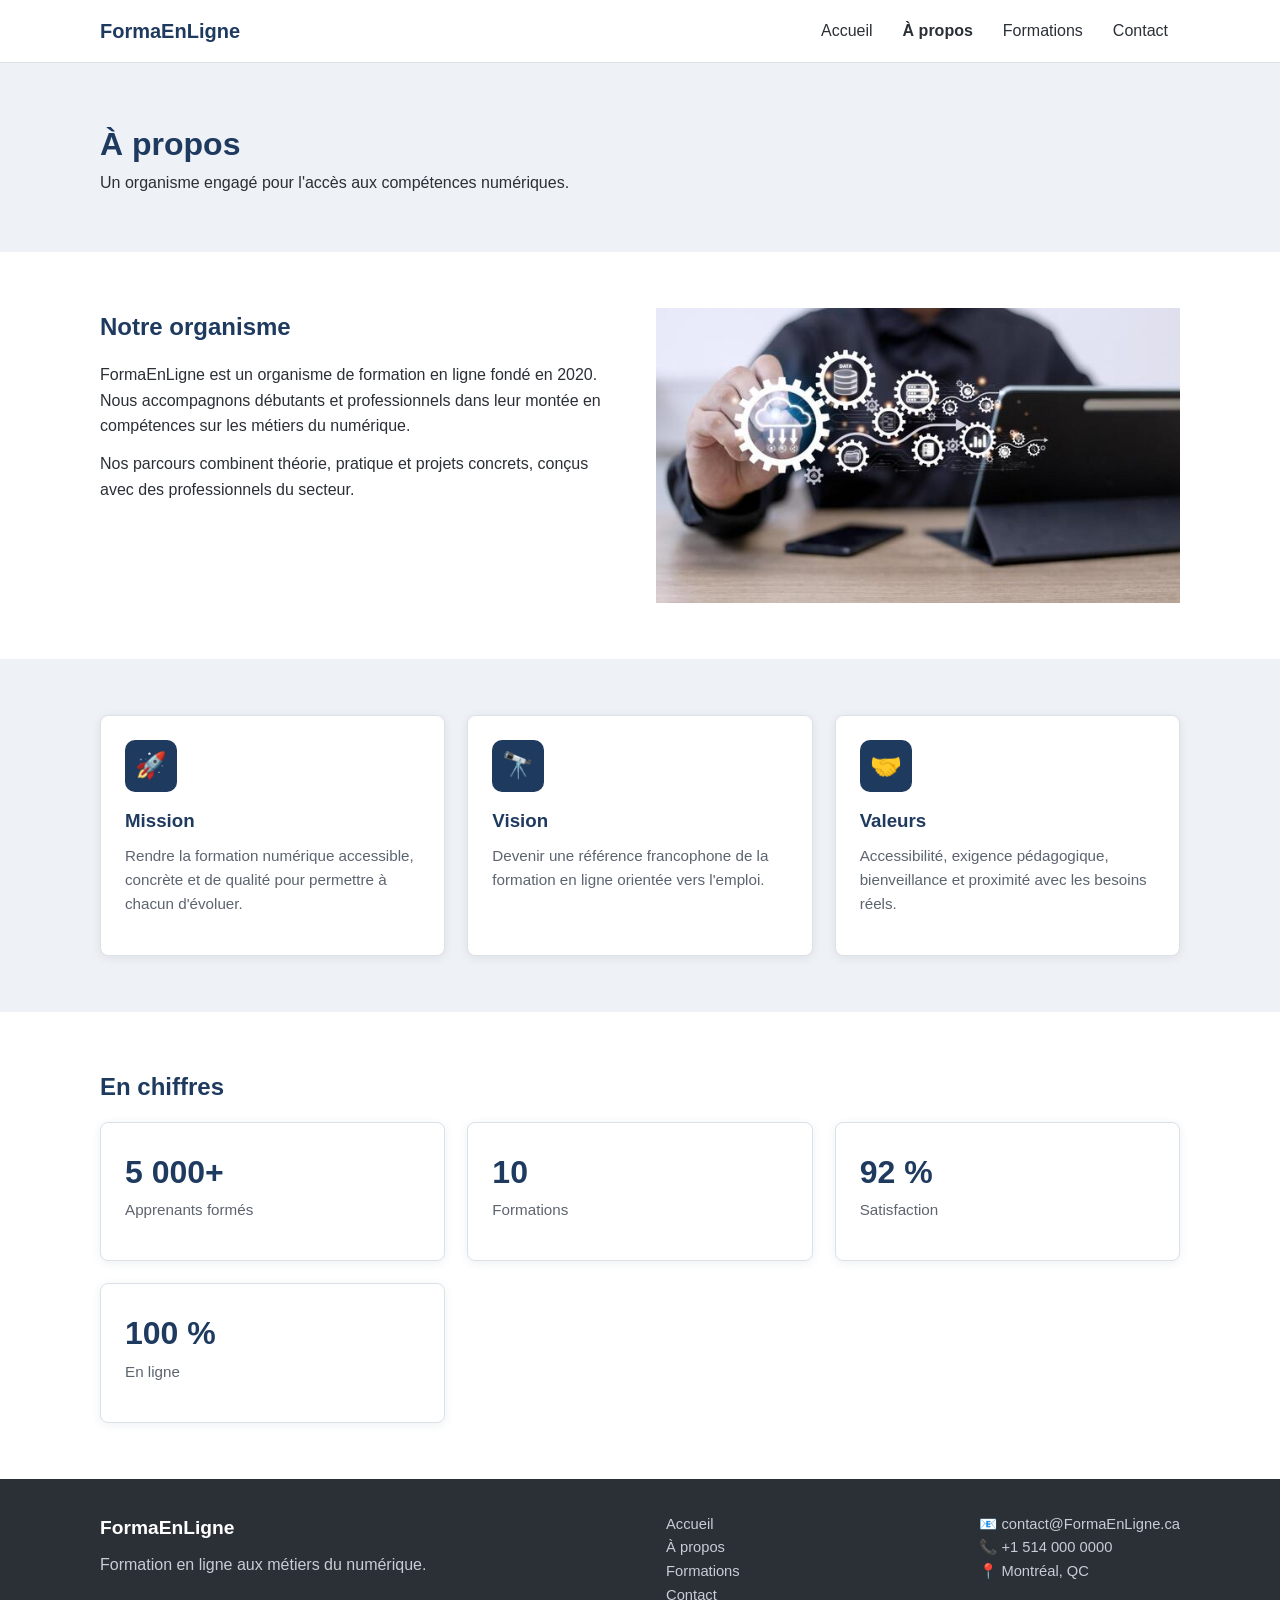
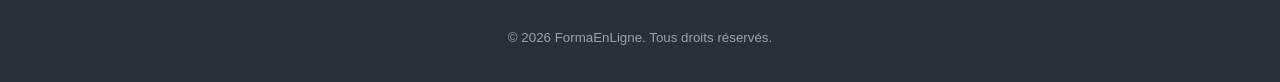
==== commit 827276d2: "Rename 'FormaPro' to 'FormaEnLigne' in apropos.html" ====
--- a/apropos.html
+++ b/apropos.html
@@ -3,7 +3,7 @@
 <head>
   <meta charset="UTF-8">
   <meta name="viewport" content="width=device-width, initial-scale=1.0">
-  <title>À propos — FormaPro</title>
+  <title>À propos — FormaEnLigne</title>
   <link rel="stylesheet" href="assets/styles.css">
 </head>
 <body>
@@ -11,7 +11,7 @@
   <!-- En-tête commun -->
   <header class="entete">
     <div class="conteneur">
-      <a href="index.html" class="logo">FormaPro</a>
+      <a href="index.html" class="logo">FormaEnLigne</a>
       <button class="burger" onclick="basculerMenu()">☰</button>
       <ul class="nav" id="nav">
         <li><a href="index.html">Accueil</a></li>
@@ -37,7 +37,7 @@
 
         <div>
           <h2>Notre organisme</h2>
-          <p>FormaPro est un organisme de formation en ligne fondé en 2020. Nous accompagnons 
+          <p>FormaEnLigne est un organisme de formation en ligne fondé en 2020. Nous accompagnons 
             débutants et professionnels dans leur montée en compétences sur les métiers du numérique.</p>
           <p style="margin-top:12px">Nos parcours combinent théorie, pratique et projets concrets, conçus avec des professionnels du secteur.</p>
         </div>
@@ -109,7 +109,7 @@
   <footer class="pied">
     <div class="conteneur">
       <div>
-        <div class="marque">FormaPro</div>
+        <div class="marque">FormaEnLigne</div>
         <p>Formation en ligne aux métiers du numérique.</p>
       </div>
       <div>
@@ -119,12 +119,12 @@
         <a href="contact.html">Contact</a>
       </div>
       <div>
-        <a>📧 contact@formapro.ca</a>
+        <a>📧 contact@FormaEnLigne.ca</a>
         <a>📞 +1 514 000 0000</a>
         <a>📍 Montréal, QC</a>
       </div>
     </div>
-    <small>© 2026 FormaPro. Tous droits réservés.</small>
+    <small>© 2026 FormaEnLigne. Tous droits réservés.</small>
   </footer>
 
   <script src="assets/main.js"></script>
--- a/assets/styles.css
+++ b/assets/styles.css
@@ -1,9 +1,4 @@
-/* =========================================================
-   FormaPro — feuille de styles
-   Classes réutilisées au maximum, présentation aérée.
-   ========================================================= */
-
-/* Variables (couleurs, mesures) */
+/* Couleurs, mesures */
 :root {
   --bleu: #1f3a5f;      /* couleur principale */
   --bleu2: #2f5d8a;     /* accents et survols */
@@ -28,7 +23,7 @@
   color: var(--texte);
   line-height: 1.6;
 
-  /* Colonne verticale : permet de pousser le footer tout en bas */
+  /* Colonne verticale */
   display: flex;
   flex-direction: column;
   min-height: 100vh;
@@ -48,7 +43,7 @@
   max-width: 100%;
 }
 
-/* Structure : conteneur et sections */
+/* Conteneur et sections */
 .conteneur {
   width: 100%;
   max-width: var(--large);
@@ -75,7 +70,7 @@
   margin-bottom: 16px;
 }
 
-/* Boutons (une base + une variante "clair") */
+/* Boutons */
 .btn {
   display: inline-block;
   background: var(--bleu);
@@ -104,7 +99,7 @@
   cursor: not-allowed;
 }
 
-/* Bandeau : accueil, en-têtes de page, détails */
+/* Accueil, en-têtes de page, détails */
 .bandeau {
   padding: 60px 0;
   color: #fff;
@@ -175,7 +170,7 @@
   text-decoration: none;
 }
 
-/* Bouton du menu, visible seulement sur mobile */
+/* Bouton du menu mobile */
 .burger {
   display: none;
   background: none;
@@ -222,11 +217,11 @@
 }
 
 .carte .btn {
-  margin-top: auto;   /* colle le bouton en bas de la carte */
+  margin-top: auto;
   text-align: center;
 }
 
-/* Pastille colorée qui contient l'icône (emoji) */
+/* Pastille colorée qui contient l'emoji */
 .badge {
   width: 52px;
   height: 52px;
@@ -240,14 +235,14 @@
   margin-bottom: 14px;
 }
 
-/* Gros chiffre de la page "En chiffres" */
+/* Gros chiffre de la page */
 .chiffre {
   font-size: 2rem;
   font-weight: 700;
   color: var(--bleu);
 }
 
-/* Listes numérotées (cours ET étapes) */
+/* Listes numérotées cours et étapes */
 .liste-num {
   list-style: none;
 }
@@ -278,7 +273,7 @@
   justify-content: center;
 }
 
-/* Étiquettes (compétences) */
+/* Étiquettes compétences */
 .tags {
   display: flex;
   flex-wrap: wrap;
@@ -293,7 +288,7 @@
   font-size: .88rem;
 }
 
-/* Mise en page à deux colonnes utilisée pour À propos, Détails et Contact. */
+/* Mise en page à deux colonnes pour À propos, Détails et Contact. */
 .deux-cols {
   display: grid;
   grid-template-columns: 1fr 1fr;
@@ -345,7 +340,7 @@
 
 /* Pied de page */
 .pied {
-  margin-top: auto;   /* pousse le footer en bas quand la page est courte */
+  margin-top: auto;
   background: var(--texte);
   color: #c8cdd6;
   padding: 34px 0;
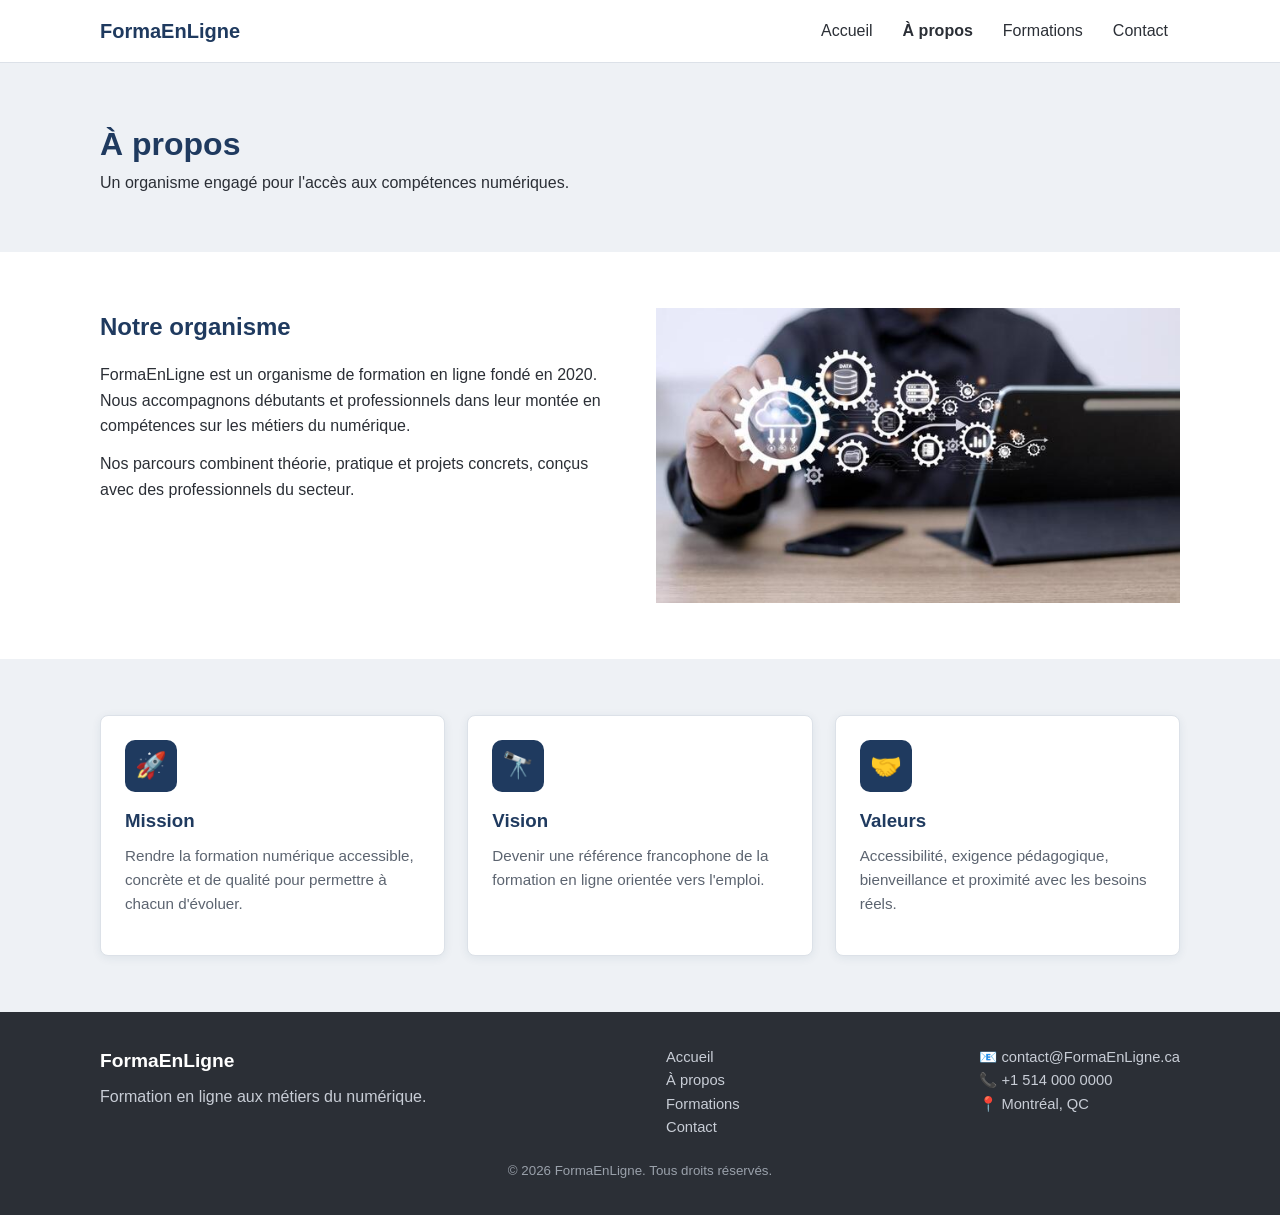
==== commit 1ae166cd: "Update apropos.html" ====
--- a/apropos.html
+++ b/apropos.html
@@ -75,36 +75,6 @@
     </div>
   </section>
 
-  <!-- Quelques chiffres -->
-  <section class="section">
-    <div class="conteneur">
-      <h2>En chiffres</h2>
-      <div class="grille">
-
-        <div class="carte">
-          <span class="chiffre">5 000+</span>
-          <p>Apprenants formés</p>
-        </div>
-
-        <div class="carte">
-          <span class="chiffre">10</span>
-          <p>Formations</p>
-        </div>
-
-        <div class="carte">
-          <span class="chiffre">92 %</span>
-          <p>Satisfaction</p>
-        </div>
-
-        <div class="carte">
-          <span class="chiffre">100 %</span>
-          <p>En ligne</p>
-        </div>
-
-      </div>
-    </div>
-  </section>
-
   <!-- Pied de page commun -->
   <footer class="pied">
     <div class="conteneur">
